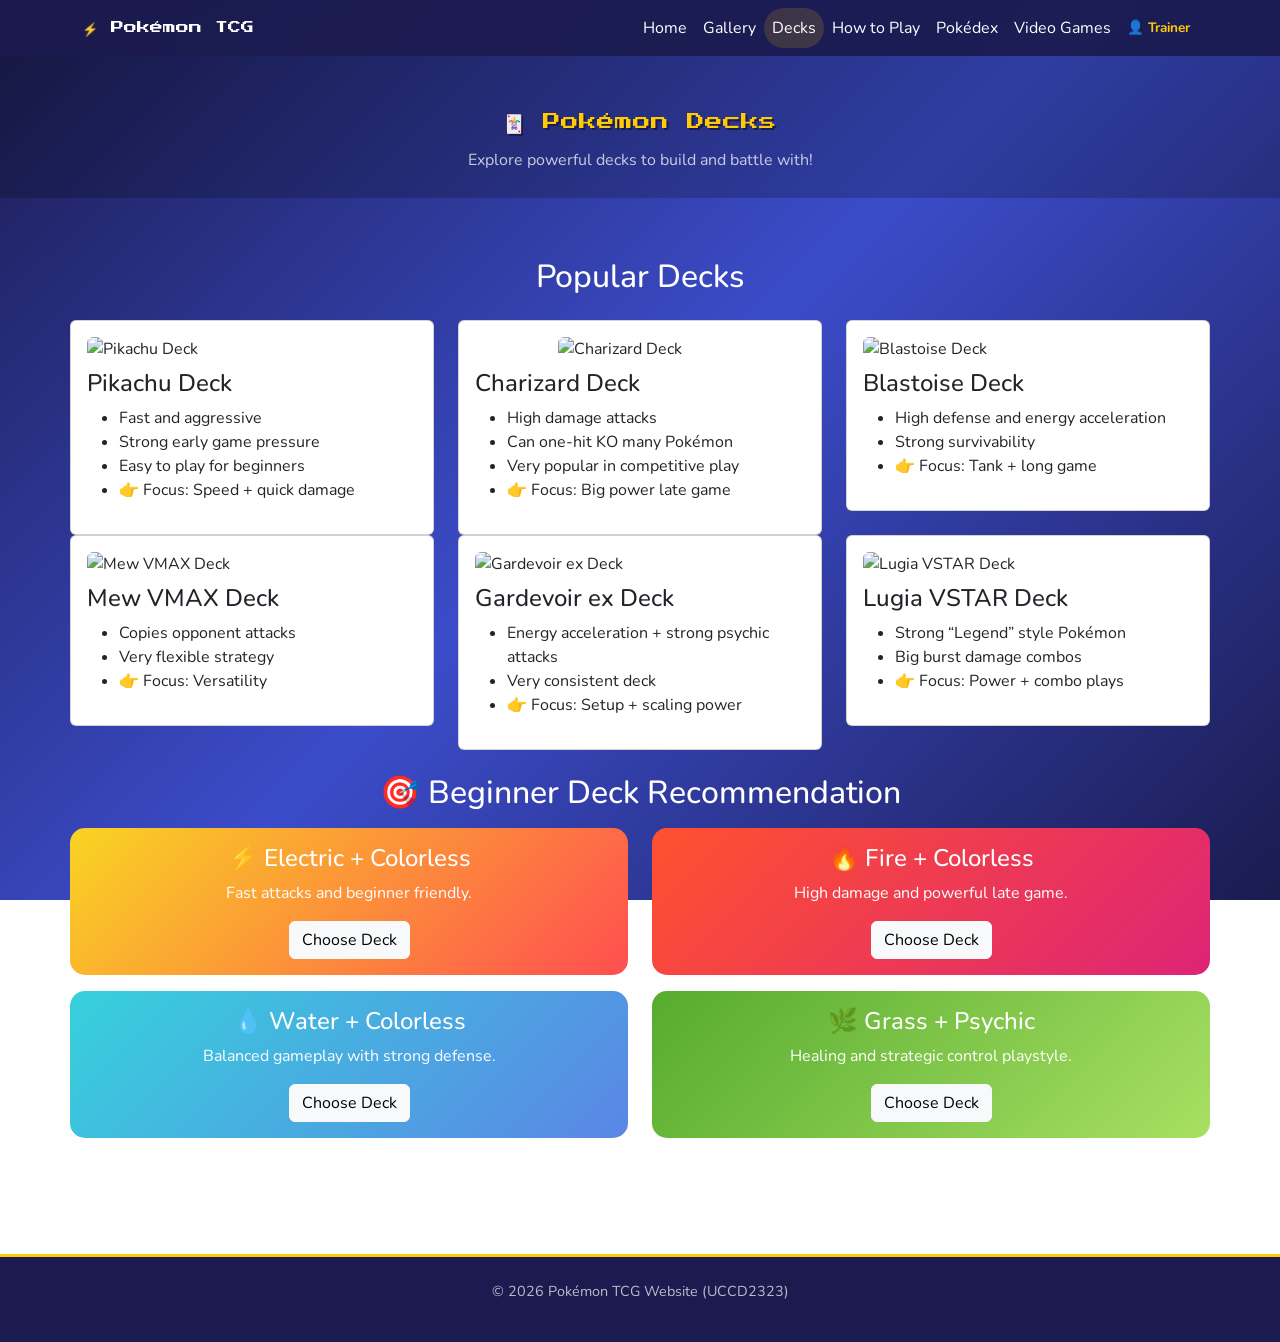
==== decks.html @ c08907df "iii" ====
<!DOCTYPE html>
<html lang="en">

<head>
    <meta charset="UTF-8">
    <meta name="viewport" content="width=device-width, initial-scale=1.0">
    <title>Decks – Pokémon TCG</title>
    <link href="https://cdn.jsdelivr.net/npm/bootstrap@5.3.0/dist/css/bootstrap.min.css" rel="stylesheet">
    <link rel="stylesheet" href="style.css">
    <script src="https://code.jquery.com/jquery-3.6.0.min.js"></script>
</head>

<body>

    <nav class="navbar navbar-expand-lg navbar-dark">
        <div class="container">
            <a class="navbar-brand" href="home.html">⚡ Pokémon TCG</a>
            <ul class="navbar-nav ms-auto align-items-center">
                <li class="nav-item"><a class="nav-link" href="home.html">Home</a></li>
                <li class="nav-item"><a class="nav-link" href="gallery.html">Gallery</a></li>
                <li class="nav-item"><a class="nav-link active" href="decks.html">Decks</a></li>
                <li class="nav-item"><a class="nav-link" href="howtoplay.html">How to Play</a></li>
                <li class="nav-item"><a class="nav-link" href="api.html">Pokédex</a></li>
                <li class="nav-item"><a class="nav-link" href="videogames.html">Video Games</a></li>
                <li class="nav-item"><span class="nav-link trainer-name" id="navTrainerName"></span></li>
            </ul>
        </div>
    </nav>

    <div class="page-header text-center">
        <h1 class="section-title">🃏 Pokémon Decks</h1>
        <p>Explore powerful decks to build and battle with!</p>
    </div>

    <div class="container section">
        <h2 class="text-center">Popular Decks</h2>

        <div class="row mt-4">

            <div class="col-md-4">
                <div class="card p-3 text-dark">
                    <img src="Image/pikachudeck.jpeg" class="img-fluid rounded mb-2 w-100" alt="Pikachu Deck">
                    <h4>Pikachu Deck</h4>
                    <ul> 
                    <li>Fast and aggressive</li>
                     <li>Strong early game pressure</li>
                      <li>Easy to play for beginners</li>
                       <li>👉 Focus: Speed + quick damage</li>
                       </ul>
                </div>
            </div>

            <div class="col-md-4">
                <div class="card p-3 text-dark">
                    <img src="Image/charizarddeck.jpg" class="img-fluid rounded mb-2 mx-auto d-block w-50"
                        alt="Charizard Deck">
                    <h4>Charizard Deck</h4>
                    <ul>
                   <li>High damage attacks</li>
                    <li>Can one-hit KO many Pokémon</li>
                     <li>Very popular in competitive play</li>
                      <li>👉 Focus: Big power late game</li>
                      </ul>
                </div>
            </div>

            <div class="col-md-4">
                <div class="card p-3 text-dark">
                    <img src="Image/blastoisedeck.jpg" class="img-fluid rounded mb-2 w-100" alt="Blastoise Deck">
                    <h4>Blastoise Deck</h4>
                    <ul>
                   <li>High defense and energy acceleration</li>
                    <li>Strong survivability</li>
                     <li>👉 Focus: Tank + long game</li>
                     </ul>
                </div>
            </div>

            <div class="col-md-4">
                <div class="card p-3 text-dark">
                    <img src="Image/mewvmaxdeck.jpg" class="img-fluid rounded mb-2 w-100" alt="Mew VMAX Deck">
                    <h4>Mew VMAX Deck</h4>
                    <ul>
                        <li>Copies opponent attacks</li>
                        <li>Very flexible strategy</li>
                        <li>👉 Focus: Versatility</li>
                    </ul>

                </div>
            </div>

            <div class="col-md-4">
                <div class="card p-3 text-dark">
                    <img src="Image/gardevoirdeck.jpg" class="img-fluid rounded mb-2 w-100" alt="Gardevoir ex Deck">
                    <h4>Gardevoir ex Deck</h4>
                    <ul>
                    <li>Energy acceleration + strong psychic attacks</li>
                    <li>Very consistent deck</li>
                    <li>👉 Focus: Setup + scaling power</li>
                    </ul>
                </div>
            </div>

            <div class="col-md-4">
                <div class="card p-3 text-dark">
                    <img src="Image/lugiavstardeck.jpg" class="img-fluid rounded mb-2 w-100" alt="Lugia VSTAR Deck">
                    <h4>Lugia VSTAR Deck</h4>
                    <ul>
                    <li>Strong “Legend” style Pokémon</li>
                    <li>Big burst damage combos</li>
                    <li>👉 Focus: Power + combo plays</li>
                    </ul>
                </div>
            </div>


            <div class="container mt-4">
    <h2 class="text-center">🎯 Beginner Deck Recommendation</h2>

    <div class="row mt-3">

<div class="col-md-6">
    <div class="p-3 text-center" style="
        background: linear-gradient(135deg, #f9d423, #ff4e50);
        border-radius: 15px;
        color: white;
        transition: 0.3s;
    " onmouseover="this.style.transform='scale(1.05)'" 
       onmouseout="this.style.transform='scale(1)'">

        <h4>⚡ Electric + Colorless</h4>
        <p>Fast attacks and beginner friendly.</p>
        <button class="btn btn-light select-deck" data-deck="Electric + Colorless">
            Choose Deck
        </button>
    </div>
</div>

<div class="col-md-6">
    <div class="p-3 text-center" style="
        background: linear-gradient(135deg, #ff512f, #dd2476);
        border-radius: 15px;
        color: white;
        transition: 0.3s;
    " onmouseover="this.style.transform='scale(1.05)'" 
       onmouseout="this.style.transform='scale(1)'">

        <h4>🔥 Fire + Colorless</h4>
        <p>High damage and powerful late game.</p>
        <button class="btn btn-light select-deck" data-deck="Fire + Colorless">
            Choose Deck
        </button>
    </div>
</div>

<div class="col-md-6 mt-3">
    <div class="p-3 text-center" style="
        background: linear-gradient(135deg, #36d1dc, #5b86e5);
        border-radius: 15px;
        color: white;
        transition: 0.3s;
    " onmouseover="this.style.transform='scale(1.05)'" 
       onmouseout="this.style.transform='scale(1)'">

        <h4>💧 Water + Colorless</h4>
        <p>Balanced gameplay with strong defense.</p>
        <button class="btn btn-light select-deck" data-deck="Water + Colorless">
            Choose Deck
        </button>
    </div>
</div>

<div class="col-md-6 mt-3">
    <div class="p-3 text-center" style="
        background: linear-gradient(135deg, #56ab2f, #a8e063);
        border-radius: 15px;
        color: white;
        transition: 0.3s;
    " onmouseover="this.style.transform='scale(1.05)'" 
       onmouseout="this.style.transform='scale(1)'">

        <h4>🌿 Grass + Psychic</h4>
        <p>Healing and strategic control playstyle.</p>
        <button class="btn btn-light select-deck" data-deck="Grass + Psychic">
            Choose Deck
        </button>
    </div>
</div>
    </div>

    <div class="text-center mt-4">
        <h5>Your Selected Deck: <span id="selectedDeck">None</span></h5>
    </div>
</div>

        </div>
    </div>

    <footer>
        <p>© 2026 Pokémon TCG Website (UCCD2323)</p>
    </footer>

    <script src="https://cdn.jsdelivr.net/npm/bootstrap@5.3.0/dist/js/bootstrap.bundle.min.js"></script>
    <script src="script.js"></script>
    <script>
    $(document).ready(function () {

    let savedDeck = localStorage.getItem("favDeck");
    if (savedDeck) {
        $("#selectedDeck").text(savedDeck);
    }

    $(".select-deck").click(function () {
        let deck = $(this).data("deck");

        localStorage.setItem("favDeck", deck);

        $("#selectedDeck").text(deck);
    });
   

});
 </script>

</body>

</html>
---- style.css ----
@import url('https://fonts.googleapis.com/css2?family=Press+Start+2P&family=Nunito:wght@400;600;700;800&display=swap');

:root {
  --poke-yellow: #ffcb05;
  --poke-blue:   #3b4cca;
  --poke-dark:   #1b1b4f;
  --poke-red:    #cc0000;
  --electric:    #f4d03f;
  --fire:        #e74c3c;
  --grass:       #2ecc71;
  --water:       #3498db;
  --psychic:     #e91e8c;
  --ghost:       #7b62a3;
  --normal:      #a8a878;
  --fighting:    #c03028;
  --dragon:      #6f35fc;
}

body {
  font-family: 'Nunito', sans-serif;
  background: linear-gradient(135deg, #1b1b4f 0%, #3b4cca 50%, #1b1b4f 100%);
  background-attachment: fixed;
  color: white;
  margin: 0;
}

.navbar {
  background-color: rgba(27, 27, 79, 0.95);
  backdrop-filter: blur(8px);
}

.navbar-brand {
  font-family: 'Press Start 2P', monospace;
  font-size: small;
  color: white;
}

.nav-link {
  color: white;
  border-radius: 30px;
}

.nav-link:hover,
.nav-link.active {
  color: var(--poke-yellow);
  background: rgba(255, 203, 5, 0.15);
}

.trainer-name {
  color: var(--poke-yellow) !important;
  font-weight: 700;
  font-size: 0.85rem;
  cursor: default;
}

.intro {
  min-height: 65vh;
  display: flex;
  justify-content: center;
  align-items: center;
  text-align: center;
  position: relative;
  overflow: hidden;
  padding: 60px 20px;
}

.intro-content {
  position: relative;
  z-index: 2;
}

.intro-title {
  font-family: 'Press Start 2P', monospace;
  font-size: xx-large;
  font-weight: 800;
  line-height: 1.6;
  text-shadow: 3px 3px 0 var(--poke-dark);
}

.highlight {
  color: var(--poke-yellow);
}

.intro-text {
  font-size: large;
  color: white;
  margin: 20px;
}

.btn-main {
  background: linear-gradient(#ff4444, var(--poke-red));
  color: white;
  font-family: 'Press Start 2P', monospace;
  font-size: small;
  padding: 14px 28px;
  border-radius: 50px;
  border: none;
  cursor: pointer;
}

.btn-main:hover {
  box-shadow: 0 8px 25px rgba(204,0,0,0.6);
  color: white;
  background: linear-gradient(#ff4444, var(--poke-red));
}

.welcome-banner {
  margin-top: 20px;
  background: rgba(255,203,5,0.15);
  border-radius: 50px;
  padding: 10px 20px;
  font-weight: 700;
  color: var(--poke-yellow);
  display: none;
}

.section {
  padding: 60px 0;
}

.section-title {
  font-family: 'Press Start 2P', monospace;
  font-size: 1.1rem;
  color: var(--poke-yellow);
  text-shadow: 2px 2px 0 var(--poke-dark);
  line-height: 1.8;
}

.carousel-inner {
  min-height: 380px;
  background: rgba(255,255,255,0.05);
  border-radius: 20px;
}

.carousel-item {
  text-align: center;
  padding: 30px 0;
}

.carousel-card {
  display: inline-block;
}

.carousel-img {
  max-width: 260px;
  width: 100%;
  height: auto;
  border-radius: 25px;
  box-shadow: 0 6px 20px rgba(0,0,0,0.6);
  transition: transform 0.3s;
}

.carousel-img:hover {
  transform: scale(1.05);
}

.type-badge {
  display: inline-block;
  padding: 4px 14px;
  border-radius: 50px;
  font-size: 0.78rem;
  font-weight: 800;
  color: white;
  text-shadow: none;
  margin-top: 6px;
  letter-spacing: 0.5px;
}

.type-badge.electric { background: var(--electric);  color: #333; }
.type-badge.fire     { background: var(--fire); }
.type-badge.grass    { background: var(--grass); }
.type-badge.water    { background: var(--water); }
.type-badge.psychic  { background: var(--psychic); }
.type-badge.ghost    { background: var(--ghost); }
.type-badge.normal   { background: var(--normal);   color: #333; }
.type-badge.fighting { background: var(--fighting); }
.type-badge.dragon   { background: var(--dragon); }

.type-electric { color: var(--electric);  font-weight: 800; }
.type-fire     { color: #ff7675;          font-weight: 800; }
.type-grass    { color: #55efc4;          font-weight: 800; }
.type-water    { color: #74b9ff;          font-weight: 800; }
.type-psychic  { color: #fd79a8;          font-weight: 800; }
.type-ghost    { color: #a29bfe;          font-weight: 800; }
.type-normal   { color: #dfe6e9;          font-weight: 800; }
.type-fighting { color: #fab1a0;          font-weight: 800; }
.type-dragon   { color: #b2bec3;          font-weight: 800; }

.why-section {
  background: rgba(0,0,0,0.25);
  backdrop-filter: blur(4px);
}

.feature-card {
  background: rgba(255,255,255,0.08);
  border: 1px solid rgba(255,203,5,0.25);
  border-radius: 20px;
  padding: 35px 25px;
  text-align: center;
  transition: transform 0.3s, border-color 0.3s;
  height: 100%;
}

.feature-card:hover {
  transform: translateY(-8px);
  border-color: var(--poke-yellow);
}

.feature-icon {
  font-size: 2.8rem;
  margin-bottom: 15px;
}

.feature-card h5 {
  font-family: 'Press Start 2P', monospace;
  font-size: 0.75rem;
  color: var(--poke-yellow);
  margin-bottom: 12px;
}

.feature-card p {
  color: white;
  font-size: 0.95rem;
}

.page-header {
  padding: 50px 20px 10px;
  background: rgba(0,0,0,0.2);
}

.page-header p {
  color: rgba(255,255,255,0.75);
  font-size: 1rem;
  margin-top: 10px;
}

.favourite-banner {
  margin: 15px auto 0;
  display: inline-block;
  background: rgba(255,203,5,0.15);
  border: 1px solid var(--poke-yellow);
  border-radius: 10px;
  padding: 8px 20px;
  font-weight: 700;
  color: var(--poke-yellow);
}

#searchInput {
  background: rgba(255,255,255,0.1);
  border: 1px solid rgba(255,255,255,0.3);
  color: white;
  border-radius: 12px 0 0 12px;
}

#searchInput::placeholder {
  color: rgba(255,255,255,0.4);
}

#searchInput:focus {
  background: rgba(255,255,255,0.15);
  border-color: var(--poke-yellow);
  color: white;
  box-shadow: none;
}

.filter-group {
  display: flex;
  flex-wrap: wrap;
  gap: 10px;
  justify-content: center;
  margin-bottom: 10px;
}

.filter-btn {
  background: rgba(255,255,255,0.1);
  border: 1px solid rgba(255,255,255,0.3);
  color: white;
  border-radius: 50px;
  padding: 7px 20px;
  font-weight: 700;
  font-size: medium;
  cursor: pointer;
}

.filter-btn:hover,
.filter-btn.active {
  background: var(--poke-yellow);
  border-color: var(--poke-yellow);
  color: #333;
}

.pokemon-info {
  background: white;
  color: #333;
  border-radius: 18px;
  padding: 20px 15px;
  text-align: center;
  position: relative;
  overflow: hidden;
  height: 100%;
  transition: transform 0.3s, box-shadow 0.3s;
}

.pokemon-info:hover {
  transform: translateY(-8px);
  box-shadow: 0 12px 30px rgba(0,0,0,0.4);
}

.pokemon-info.is-favourite {
  border: 3px solid var(--poke-yellow);
  box-shadow: 0 0 20px rgba(255,203,5,0.5);
}

.pokemon-info img {
  width: 100%;
  max-width: 150px;
  height: 150px;
  object-fit: contain;
  border-radius: 10px;
}

.pokemon-info h5 {
  font-family: 'Press Start 2P', monospace;
  font-size: 0.65rem;
  margin: 12px 0 8px;
  color: var(--poke-dark);
}

.poke-ability {
  font-size: 0.8rem;
  color: #555;
  margin: 6px 0 4px;
}

.poke-desc {
  font-size: 0.78rem;
  color: #666;
  line-height: 1.5;
}

.fav-star {
  position: absolute;
  top: 12px;
  right: 14px;
  font-size: medium;
  cursor: pointer;
  line-height: 1;
  color: #ccc;
  transition: transform 0.2s, color 0.2s;
}

.fav-star:hover {
  color: var(--poke-yellow);
  transform: scale(1.3);
}

.is-favourite .fav-star {
  color: var(--poke-yellow);
}

footer {
  background-color: var(--poke-dark);
  border-top: 3px solid var(--poke-yellow);
  padding: 24px;
  text-align: center;
  color: rgba(255,255,255,0.7);
  font-size: 0.9rem;
}

@media (max-width: 768px) {
  .intro-title {
    font-size: 1.2rem;
  }

  .section-title {
    font-size: 0.85rem;
  }

  .btn-main {
    font-size: 0.6rem;
    padding: 12px 22px;
  }

  .pokemon-info img {
    max-width: 110px;
    height: 110px;
  }
}

.vg-page-title {
  font-size: 1.8rem;
  font-weight: 500;
  display: inline-block;
  padding-bottom: 0.4rem;
  border-bottom: 3px solid #5BB8F5;
}

.vg-card {
  display: block;
  text-decoration: none;
  color: inherit;
  border-radius: 14px;
  overflow: hidden;
  background: #fff;
  box-shadow: 0 2px 8px rgba(0,0,0,0.07);
  transition: transform 0.15s, box-shadow 0.15s;
  height: 100%;
}
.vg-card:hover {
  transform: translateY(-4px);
  box-shadow: 0 8px 20px rgba(0,0,0,0.13);
}

.vg-card-img {
  background: #DAEEF9;
  height: 155px;
  display: flex;
  align-items: center;
  justify-content: center;
  padding: 12px;
  position: relative;
}
.vg-card-img img {
  max-height: 130px;
  max-width: 100%;
  object-fit: contain;
}
.vg-img-placeholder {
  font-size: 3rem;
}

.vg-arrow {
  position: absolute;
  top: 10px; right: 10px;
  width: 28px; height: 28px;
  border: 1.5px solid #5BB8F5;
  border-radius: 50%;
  display: flex; align-items: center; justify-content: center;
  color: #5BB8F5;
  font-size: 13px;
  background: #fff;
  line-height: 1;
}

.vg-card-label {
  background: #DAEEF9;
  padding: 0.7rem 1rem;
}
.vg-card-label h3 {
  font-size: 0.9rem;
  font-weight: 700;
  color: #1a1a2e;
  margin-bottom: 2px;
  line-height: 1.3;
}
.vg-card-label p {
  font-size: 0.75rem;
  color: #555;
  margin: 0;
}
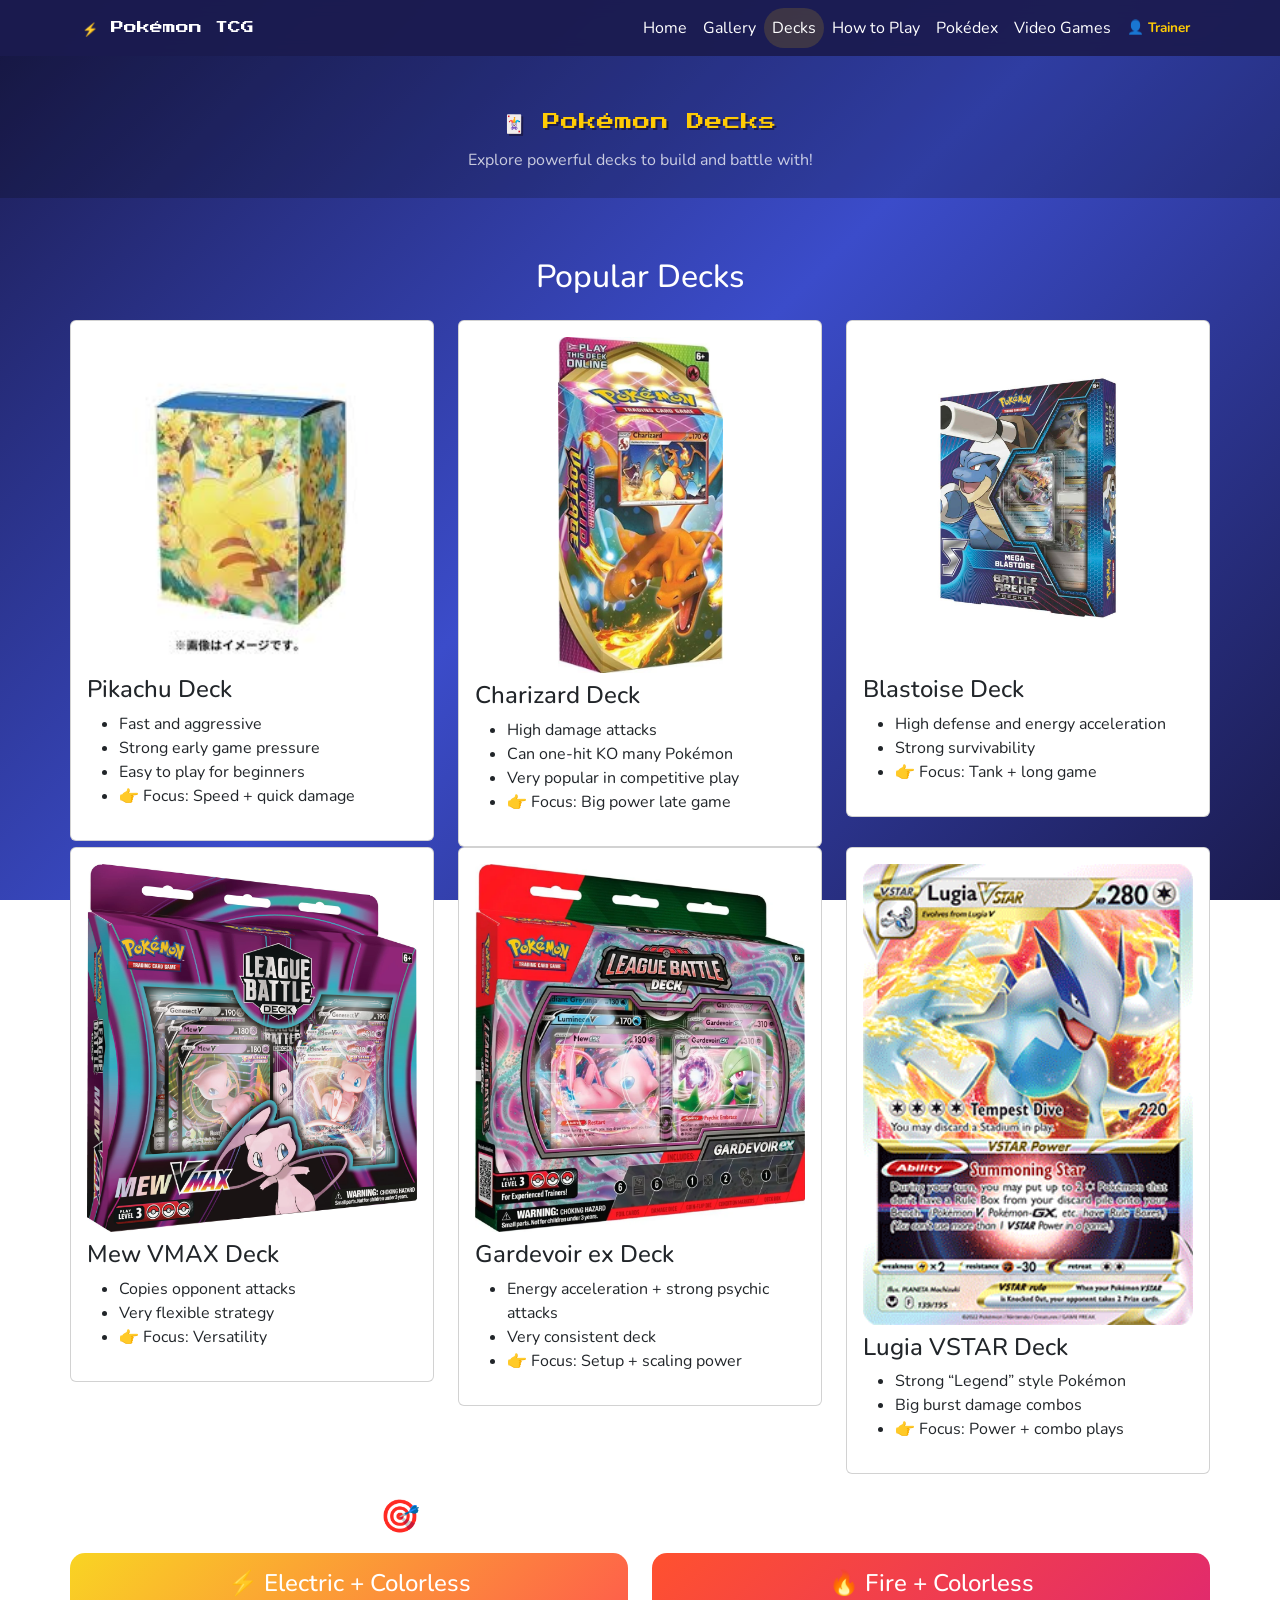
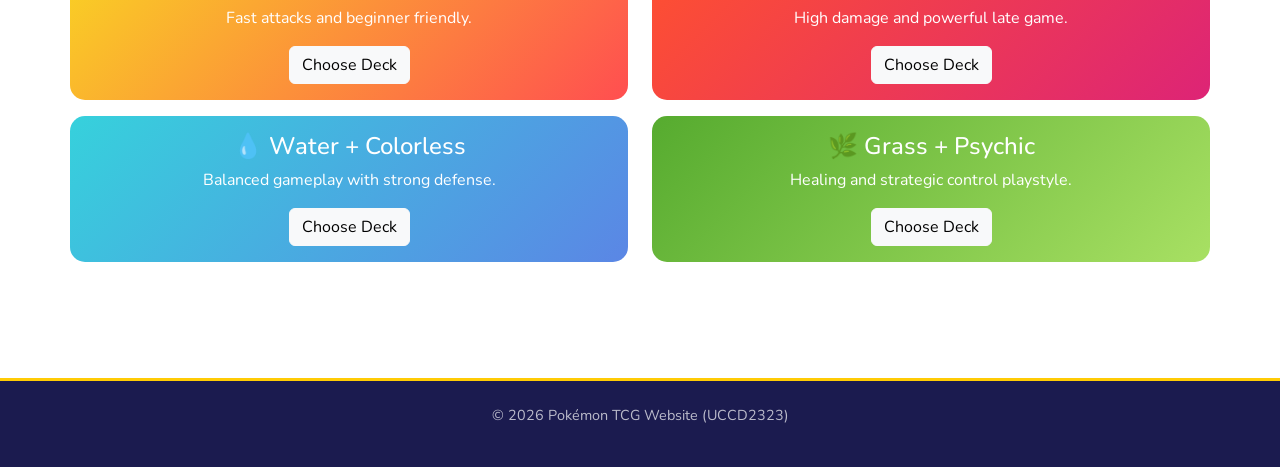
==== commit 4103b609: "i:x" ====
--- a/decks.html
+++ b/decks.html
@@ -39,7 +39,7 @@
 
             <div class="col-md-4">
                 <div class="card p-3 text-dark">
-                    <img src="Image/pikachudeck.jpeg" class="img-fluid rounded mb-2 w-100" alt="Pikachu Deck">
+                    <img src="image/pikachudeck.jpeg" class="img-fluid rounded mb-2 w-100" alt="Pikachu Deck">
                     <h4>Pikachu Deck</h4>
                     <ul> 
                     <li>Fast and aggressive</li>
@@ -52,7 +52,7 @@
 
             <div class="col-md-4">
                 <div class="card p-3 text-dark">
-                    <img src="Image/charizarddeck.jpg" class="img-fluid rounded mb-2 mx-auto d-block w-50"
+                    <img src="image/charizarddeck.jpg" class="img-fluid rounded mb-2 mx-auto d-block w-50"
                         alt="Charizard Deck">
                     <h4>Charizard Deck</h4>
                     <ul>
@@ -66,7 +66,7 @@
 
             <div class="col-md-4">
                 <div class="card p-3 text-dark">
-                    <img src="Image/blastoisedeck.jpg" class="img-fluid rounded mb-2 w-100" alt="Blastoise Deck">
+                    <img src="image/blastoisedeck.jpg" class="img-fluid rounded mb-2 w-100" alt="Blastoise Deck">
                     <h4>Blastoise Deck</h4>
                     <ul>
                    <li>High defense and energy acceleration</li>
@@ -78,7 +78,7 @@
 
             <div class="col-md-4">
                 <div class="card p-3 text-dark">
-                    <img src="Image/mewvmaxdeck.jpg" class="img-fluid rounded mb-2 w-100" alt="Mew VMAX Deck">
+                    <img src="image/mewvmaxdeck.jpg" class="img-fluid rounded mb-2 w-100" alt="Mew VMAX Deck">
                     <h4>Mew VMAX Deck</h4>
                     <ul>
                         <li>Copies opponent attacks</li>
@@ -91,7 +91,7 @@
 
             <div class="col-md-4">
                 <div class="card p-3 text-dark">
-                    <img src="Image/gardevoirdeck.jpg" class="img-fluid rounded mb-2 w-100" alt="Gardevoir ex Deck">
+                    <img src="image/gardevoirdeck.jpg" class="img-fluid rounded mb-2 w-100" alt="Gardevoir ex Deck">
                     <h4>Gardevoir ex Deck</h4>
                     <ul>
                     <li>Energy acceleration + strong psychic attacks</li>
@@ -103,7 +103,7 @@
 
             <div class="col-md-4">
                 <div class="card p-3 text-dark">
-                    <img src="Image/lugiavstardeck.jpg" class="img-fluid rounded mb-2 w-100" alt="Lugia VSTAR Deck">
+                    <img src="image/lugiavstardeck.jpg" class="img-fluid rounded mb-2 w-100" alt="Lugia VSTAR Deck">
                     <h4>Lugia VSTAR Deck</h4>
                     <ul>
                     <li>Strong “Legend” style Pokémon</li>
